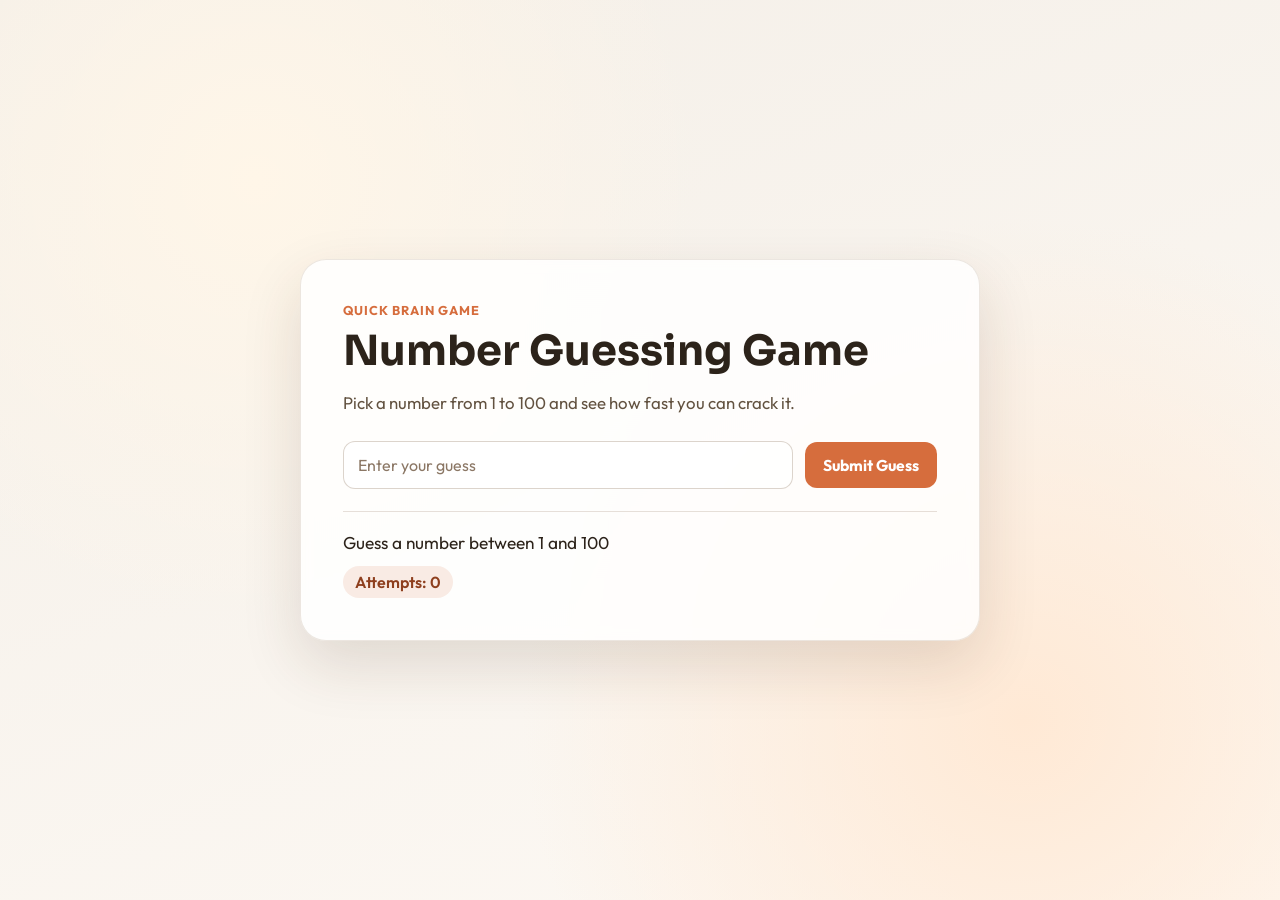
==== NumberGuesser/index.html @ bd8c8756 "Number Guessing Game" ====
<!DOCTYPE html>
<html lang="en">
<head>
    <meta charset="UTF-8">
    <meta name="viewport" content="width=device-width, initial-scale=1.0">
    <title>Number Guessing Game</title>
    <link rel="preconnect" href="https://fonts.googleapis.com">
    <link rel="preconnect" href="https://fonts.gstatic.com" crossorigin>
    <link href="https://fonts.googleapis.com/css2?family=Outfit:wght@400;600;700&family=Sora:wght@600;700&display=swap" rel="stylesheet">
    <link rel="stylesheet" href="style.css">
</head>
<body>
    <main class="page-shell">
        <section class="container" aria-label="Number guessing game">
            <p class="eyebrow">Quick Brain Game</p>
            <h1>Number Guessing Game</h1>
            <p class="subtitle">Pick a number from 1 to 100 and see how fast you can crack it.</p>

            <div class="guess-row">
                <input type="number" id="guessInput" min="1" max="100" placeholder="Enter your guess" aria-label="Enter your guess">
                <button id="submitGuess">Submit Guess</button>
            </div>

            <div class="status-panel">
                <div id="message">Guess a number between 1 and 100</div>
                <div id="attempts">Attempts: 0</div>
            </div>
        </section>
    </main>
    <script src="script.js"></script>
</body>
</html>
---- NumberGuesser/style.css ----
:root {
    --bg-top: #f4efe8;
    --bg-bottom: #fdf9f4;
    --card: rgba(255, 255, 255, 0.84);
    --card-border: rgba(150, 120, 95, 0.18);
    --text-main: #2c231a;
    --text-soft: #625240;
    --accent: #d66d3d;
    --accent-hover: #b95a30;
    --focus: rgba(214, 109, 61, 0.32);
    --shadow: 0 24px 60px rgba(73, 45, 18, 0.14);
}

* {
    box-sizing: border-box;
}

body {
    margin: 0;
    min-height: 100vh;
    color: var(--text-main);
    font-family: 'Outfit', 'Segoe UI', sans-serif;
    background: radial-gradient(circle at 20% 20%, #fff6e8 0%, transparent 36%),
                radial-gradient(circle at 80% 80%, #ffe9d5 0%, transparent 40%),
                linear-gradient(160deg, var(--bg-top), var(--bg-bottom));
}

.page-shell {
    min-height: 100vh;
    display: grid;
    place-items: center;
    padding: 24px;
}

.container {
    width: min(680px, 100%);
    background: var(--card);
    border: 1px solid var(--card-border);
    border-radius: 26px;
    box-shadow: var(--shadow);
    backdrop-filter: blur(6px);
    padding: clamp(24px, 4vw, 42px);
}

.eyebrow {
    margin: 0 0 10px;
    color: var(--accent);
    letter-spacing: 0.08em;
    text-transform: uppercase;
    font-size: 0.8rem;
    font-weight: 700;
}

h1 {
    margin: 0;
    font-family: 'Sora', 'Segoe UI', sans-serif;
    font-size: clamp(1.9rem, 4vw, 2.6rem);
    line-height: 1.15;
}

.subtitle {
    margin: 14px 0 26px;
    color: var(--text-soft);
    font-size: 1.05rem;
    line-height: 1.5;
    max-width: 55ch;
}

.guess-row {
    display: flex;
    gap: 12px;
    align-items: center;
    margin-bottom: 22px;
}

input[type="number"] {
    flex: 1;
    min-width: 180px;
    padding: 13px 14px;
    border: 1.5px solid rgba(115, 84, 55, 0.25);
    border-radius: 12px;
    font-size: 1rem;
    font-family: inherit;
    color: var(--text-main);
    background: rgba(255, 255, 255, 0.75);
}

input[type="number"]::placeholder {
    color: #8b7765;
}

input[type="number"]:focus {
    outline: none;
    border-color: var(--accent);
    box-shadow: 0 0 0 4px var(--focus);
}

button {
    padding: 13px 18px;
    border: none;
    border-radius: 12px;
    background: var(--accent);
    color: #fff;
    font-size: 0.98rem;
    font-weight: 700;
    font-family: inherit;
    cursor: pointer;
    white-space: nowrap;
    transition: transform 0.18s ease, background-color 0.2s ease;
}

button:hover {
    background-color: var(--accent-hover);
    transform: translateY(-1px);
}

button:active {
    transform: translateY(0);
}

.status-panel {
    border-top: 1px solid rgba(115, 84, 55, 0.18);
    padding-top: 18px;
    display: grid;
    gap: 10px;
}

#message {
    font-size: 1.08rem;
    line-height: 1.45;
}

#attempts {
    display: inline-flex;
    width: fit-content;
    background: rgba(214, 109, 61, 0.13);
    color: #8e3f1e;
    border-radius: 999px;
    padding: 6px 12px;
    font-weight: 600;
}

@media (max-width: 640px) {
    .container {
        border-radius: 20px;
    }

    .guess-row {
        flex-direction: column;
        align-items: stretch;
    }

    input[type="number"] {
        min-width: 0;
    }

    button {
        width: 100%;
    }
}
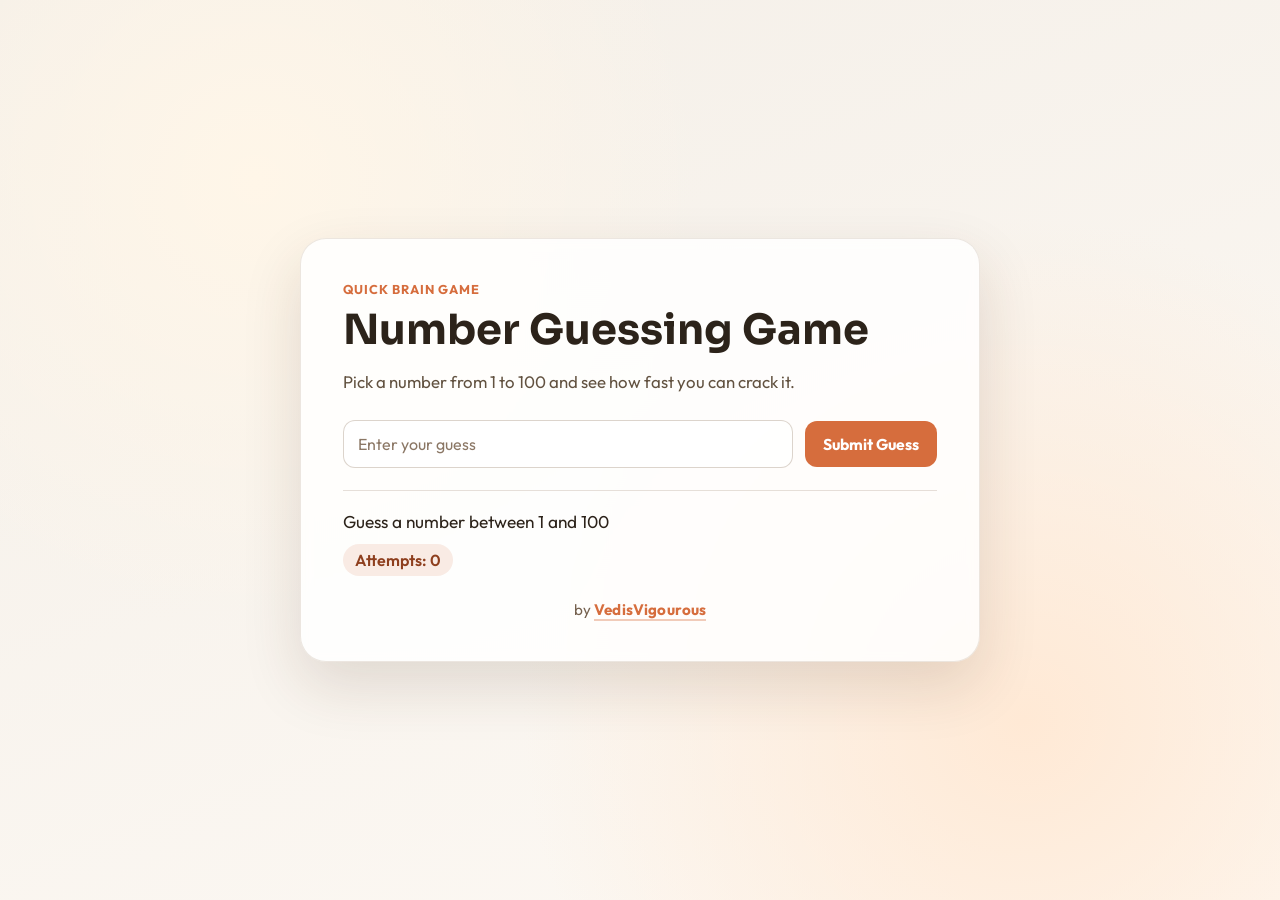
==== commit 07810036: "Number Guessing Game" ====
--- a/NumberGuesser/index.html
+++ b/NumberGuesser/index.html
@@ -25,6 +25,11 @@
                 <div id="message">Guess a number between 1 and 100</div>
                 <div id="attempts">Attempts: 0</div>
             </div>
+
+            <p class="credit">
+                by
+                <a href="https://github.com/VedisVigourous" target="_blank" rel="noopener noreferrer">VedisVigourous</a>
+            </p>
         </section>
     </main>
     <script src="script.js"></script>
--- a/NumberGuesser/style.css
+++ b/NumberGuesser/style.css
@@ -125,6 +125,44 @@
     gap: 10px;
 }
 
+.credit {
+    margin: 24px 0 0;
+    text-align: center;
+    color: #75614e;
+    font-size: 0.95rem;
+    letter-spacing: 0.01em;
+}
+
+.credit a {
+    color: var(--accent);
+    font-weight: 700;
+    text-decoration: none;
+    position: relative;
+    padding-bottom: 2px;
+}
+
+.credit a::after {
+    content: "";
+    position: absolute;
+    left: 0;
+    bottom: 0;
+    width: 100%;
+    height: 2px;
+    background: currentColor;
+    opacity: 0.35;
+    transition: opacity 0.2s ease;
+}
+
+.credit a:hover::after {
+    opacity: 0.8;
+}
+
+.credit a:focus-visible {
+    outline: none;
+    box-shadow: 0 0 0 4px var(--focus);
+    border-radius: 6px;
+}
+
 #message {
     font-size: 1.08rem;
     line-height: 1.45;
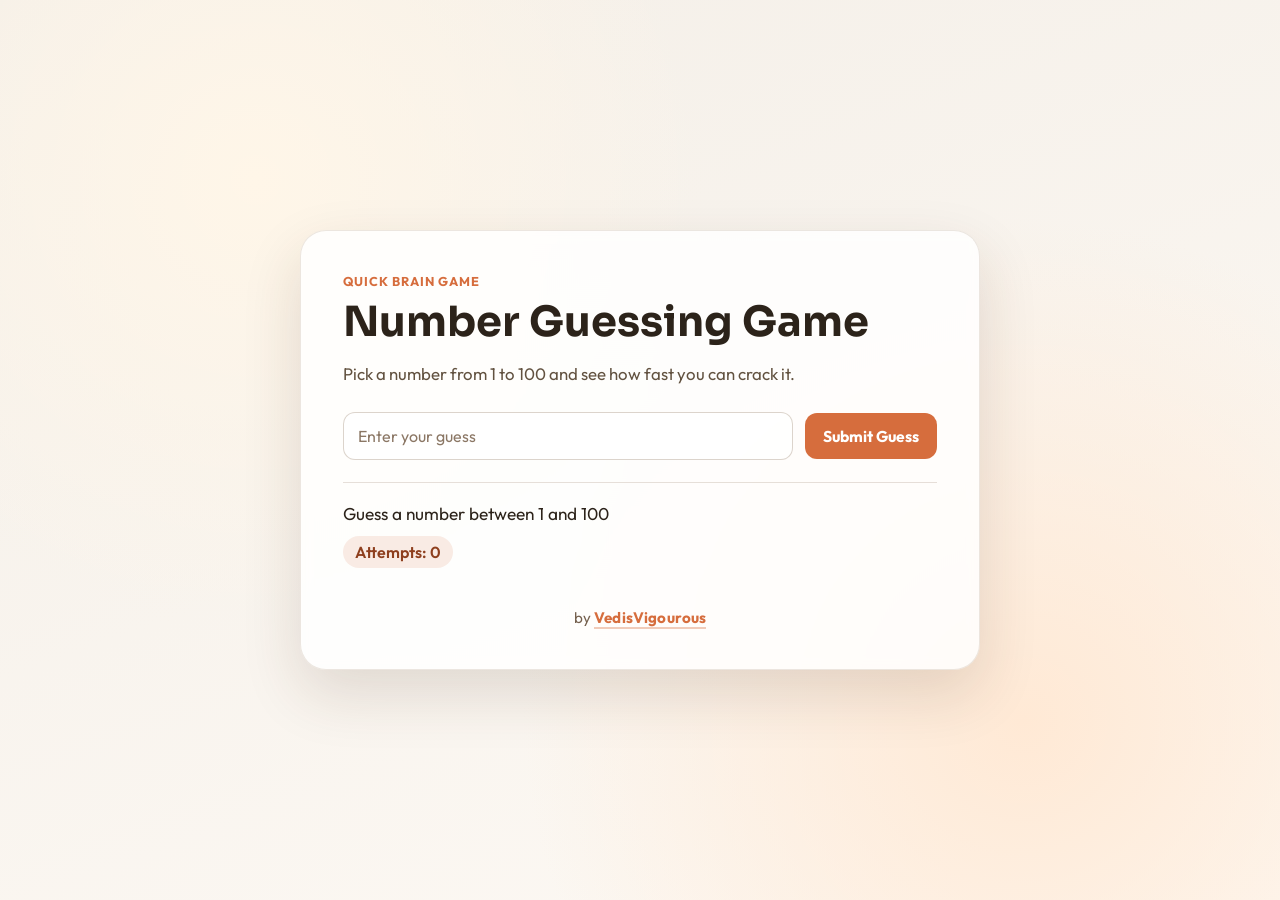
==== commit 24a8ae02: "Updated: Added Attemps Sections" ====
--- a/NumberGuesser/index.html
+++ b/NumberGuesser/index.html
@@ -7,6 +7,7 @@
     <link rel="preconnect" href="https://fonts.googleapis.com">
     <link rel="preconnect" href="https://fonts.gstatic.com" crossorigin>
     <link href="https://fonts.googleapis.com/css2?family=Outfit:wght@400;600;700&family=Sora:wght@600;700&display=swap" rel="stylesheet">
+    <link rel="icon" href="favicon.ico" type="image/x-icon">
     <link rel="stylesheet" href="style.css">
 </head>
 <body>
@@ -24,7 +25,11 @@
             <div class="status-panel">
                 <div id="message">Guess a number between 1 and 100</div>
                 <div id="attempts">Attempts: 0</div>
+                <div id="winnerMessage" class="winner-message" hidden></div>
+                <div id="guessHistory" class="guess-history" aria-live="polite" aria-label="Guess history"></div>
             </div>
+
+            <button id="playAgain" class="secondary-button" hidden>Play Again</button>
 
             <p class="credit">
                 by
--- a/NumberGuesser/style.css
+++ b/NumberGuesser/style.css
@@ -178,6 +178,67 @@
     font-weight: 600;
 }
 
+.winner-message {
+    border-radius: 16px;
+    padding: 14px 16px;
+    background: linear-gradient(135deg, #1f7a4d, #2fb36d);
+    color: #ffffff;
+    font-weight: 700;
+    box-shadow: 0 12px 28px rgba(31, 122, 77, 0.24);
+}
+
+.guess-history {
+    display: grid;
+    gap: 10px;
+    margin-top: 6px;
+}
+
+.guess-card {
+    border-radius: 14px;
+    padding: 12px 14px;
+    font-weight: 600;
+    border: 1px solid transparent;
+}
+
+.guess-card--low {
+    background: rgba(59, 130, 246, 0.12);
+    color: #1857af;
+    border-color: rgba(59, 130, 246, 0.22);
+}
+
+.guess-card--high {
+    background: rgba(239, 68, 68, 0.12);
+    color: #b32626;
+    border-color: rgba(239, 68, 68, 0.22);
+}
+
+.guess-card--correct {
+    background: rgba(34, 197, 94, 0.14);
+    color: #167042;
+    border-color: rgba(34, 197, 94, 0.25);
+}
+
+.secondary-button {
+    margin-top: 18px;
+    width: 100%;
+    background: transparent;
+    color: var(--accent);
+    border: 1.5px solid rgba(214, 109, 61, 0.38);
+    box-shadow: none;
+}
+
+.secondary-button:hover {
+    background: rgba(214, 109, 61, 0.08);
+    color: var(--accent-hover);
+}
+
+.secondary-button:disabled,
+button:disabled {
+    cursor: not-allowed;
+    opacity: 0.72;
+    transform: none;
+}
+
 @media (max-width: 640px) {
     .container {
         border-radius: 20px;
